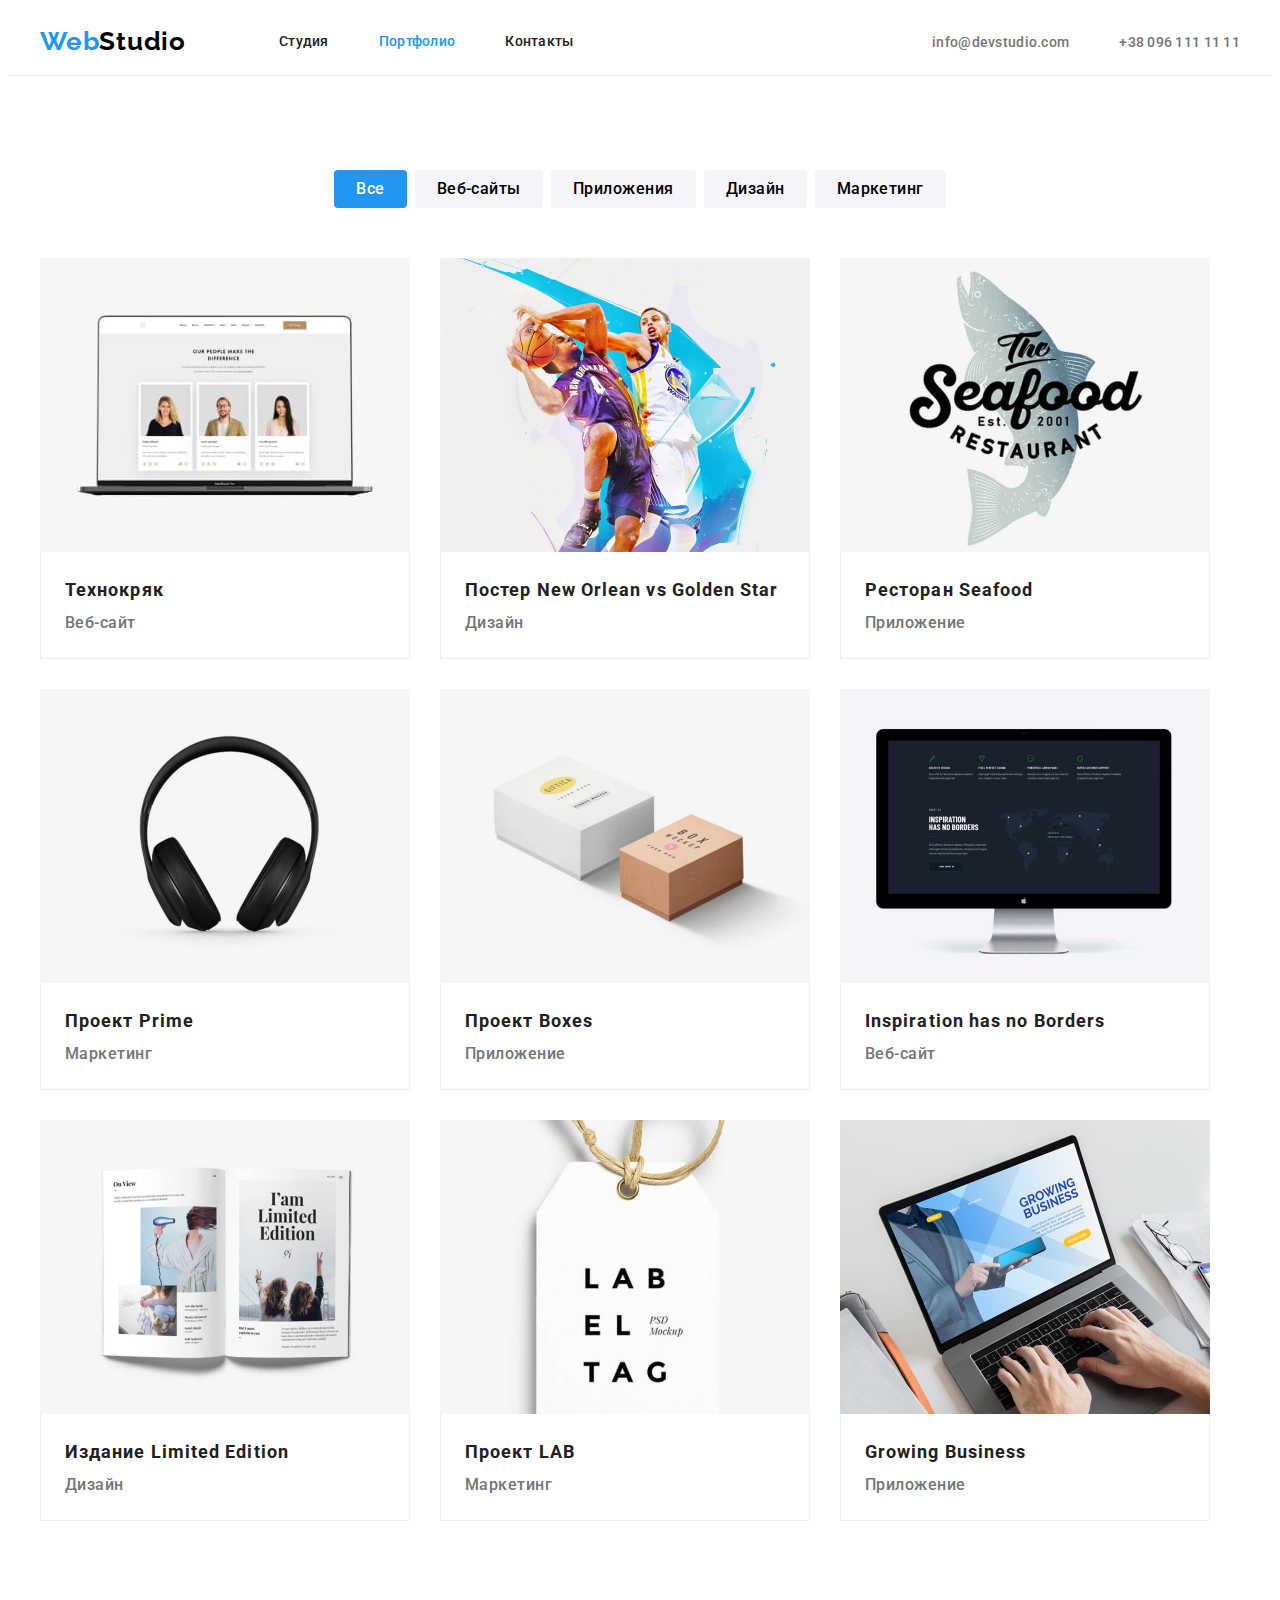
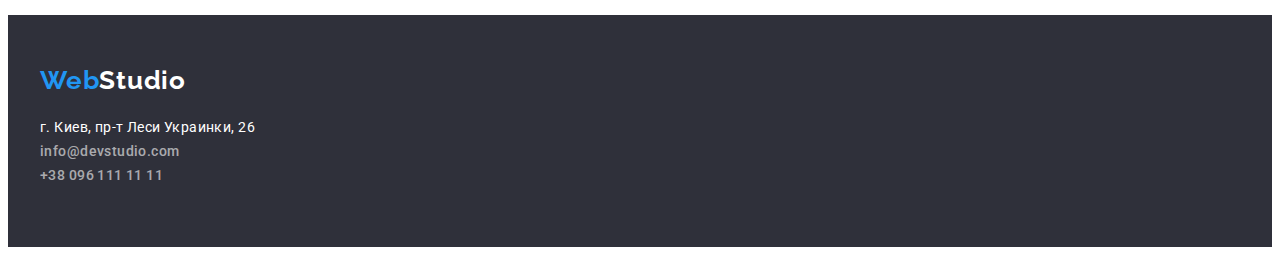
==== portfolio.html @ 27709a2a "copy hw03" ====
<!DOCTYPE html>
<html lang="ru">
  <head>
    <meta charset="UTF-8" />
    <meta name="viewport" content="width=device-width, initial-scale=1.0" />
    <link rel="preconnect" href="https://fonts.googleapis.com" />
    <link rel="preconnect" href="https://fonts.gstatic.com" crossorigin />
    <link
      href="https://fonts.googleapis.com/css2?family=Montserrat:wght@400;700&family=Raleway:wght@700&family=Roboto:wght@400;500;700;900&display=swap"
      rel="stylesheet"
    />
    <title>Web Studio Portfolio</title>
    <link
      rel="stylesheet"
      href="https://cdnjs.cloudflare.com/ajax/libs/modern-normalize/1.1.0/modern-normalize.min.css"
      integrity="sha512-wpPYUAdjBVSE4KJnH1VR1HeZfpl1ub8YT/NKx4PuQ5NmX2tKuGu6U/JRp5y+Y8XG2tV+wKQpNHVUX03MfMFn9Q=="
      crossorigin="anonymous"
      referrerpolicy="no-referrer"
    />
    <link rel="stylesheet" href="./css/styles.css" />
  </head>
  <body>
    <header class="header">
      <div class="container header-flex">
        <a href="./index.html" class="company-logo"
          >Web<span class="secondary-color">Studio</span></a
        >
        <nav class="nav">
          <ul class="nav-list list">
            <li class="nav-list-item">
              <a href="./index.html" class="link">Студия</a>
            </li>
            <li class="nav-list-item">
              <a href="./portfolio.html" class="link current">Портфолио</a>
            </li>
            <li class="nav-list-item"><a href="/" class="link">Контакты</a></li>
          </ul>
        </nav>
        <ul class="contact-list list">
          <li class="contact-list-item">
            <a href="mailto:info@devstudio.com" class="link"
              >info@devstudio.com</a
            >
          </li>
          <li class="contact-list-item">
            <a href="tel:+380961111111" class="link">+38 096 111 11 11</a>
          </li>
        </ul>
      </div>
    </header>
    <main>
      <section class="portfolio section">
        <h1 class="visually-hidden">Портфолио</h1>
        <div class="container">
          <ul class="filter-list list">
            <li class="filter-item">
              <button class="filter-btn current-btn" type="button">Все</button>
            </li>
            <li class="filter-item">
              <button class="filter-btn" type="button">Веб-сайты</button>
            </li>
            <li class="filter-item">
              <button class="filter-btn" type="button">Приложения</button>
            </li>
            <li class="filter-item">
              <button class="filter-btn" type="button">Дизайн</button>
            </li>
            <li class="filter-item">
              <button class="filter-btn" type="button">Маркетинг</button>
            </li>
          </ul>
        </div>
        <div class="container">
          <ul class="portfolio-list list">
            <li class="portfolio-item">
              <a href="" class="link"
                ><img
                  src="./images/macbook.jpg"
                  alt="открытый макбук про"
                  width="370"
                />
                <div class="portfolio-container">
                  <h2 class="portfolio-item-header">Технокряк</h2>
                  <p class="portfolio-text">Веб-сайт</p>
                </div>
              </a>
            </li>
            <li class="portfolio-item">
              <a href="" class="link"
                ><img
                  src="./images/poster_new_orlean.jpg"
                  alt="Постер клуба Новый орлеан"
                  width="370"
                />
                <div class="portfolio-container">
                  <h2 class="portfolio-item-header">
                    Постер <span lang="en">New Orlean vs Golden Star</span>
                  </h2>
                  <p class="portfolio-text">Дизайн</p>
                </div></a
              >
            </li>
            <li class="portfolio-item">
              <a href="" class="link"
                ><img
                  src="./images/seafood_logo.jpg"
                  alt="Лого ресторана Морской еды"
                  width="370"
                />
                <div class="portfolio-container">
                  <h2 class="portfolio-item-header">
                    Ресторан <span lang="en">Seafood</span>
                  </h2>
                  <p class="portfolio-text">Приложение</p>
                </div></a
              >
            </li>
            <li class="portfolio-item">
              <a href="" class="link"
                ><img
                  src="./images/headphones.jpg"
                  alt="Наушники на белом фоне"
                  width="370"
                />
                <div class="portfolio-container">
                  <h2 class="portfolio-item-header">
                    Проект <span lang="en">Prime</span>
                  </h2>
                  <p class="portfolio-text">Маркетинг</p>
                </div></a
              >
            </li>
            <li class="portfolio-item">
              <a href="" class="link"
                ><img
                  src="./images/boxes.jpg"
                  alt="Белая и крафтовая коробка на белом фоне"
                  width="370"
                />
                <div class="portfolio-container">
                  <h2 class="portfolio-item-header">
                    Проект <span lang="en">Boxes</span>
                  </h2>
                  <p class="portfolio-text">Приложение</p>
                </div></a
              >
            </li>
            <li class="portfolio-item">
              <a href="" class="link"
                ><img
                  src="./images/imac.jpg"
                  alt="Пример сайта на мониторе аймака"
                  width="370"
                />
                <div class="portfolio-container">
                  <h2 class="portfolio-item-header">
                    <span lang="en">Inspiration has no Borders</span>
                  </h2>
                  <p class="portfolio-text">Веб-сайт</p>
                </div></a
              >
            </li>
            <li class="portfolio-item">
              <a href="" class="link"
                ><img
                  src="./images/magazine.jpg"
                  alt="Открытый журнал с примером статьи"
                  width="370"
                />
                <div class="portfolio-container">
                  <h2 class="portfolio-item-header">
                    Издание <span lang="en">Limited Edition</span>
                  </h2>
                  <p class="portfolio-text">Дизайн</p>
                </div></a
              >
            </li>
            <li class="portfolio-item">
              <a href="" class="link"
                ><img
                  src="./images/labeltag.jpg"
                  alt="Тег с логотипом"
                  width="370"
                />
                <div class="portfolio-container">
                  <h2 class="portfolio-item-header">
                    Проект <span lang="en">LAB</span>
                  </h2>
                  <p class="portfolio-text">Маркетинг</p>
                </div></a
              >
            </li>
            <li class="portfolio-item">
              <a href="" class="link"
                ><img
                  src="./images/hands_on_macbook.jpg"
                  alt="Сайт приложения на мониторе ноутбука"
                  width="370"
                />
                <div class="portfolio-container">
                  <h2 class="portfolio-item-header">
                    <span lang="en">Growing Business</span>
                  </h2>
                  <p class="portfolio-text">Приложение</p>
                </div></a
              >
            </li>
          </ul>
        </div>
      </section>
    </main>
    <footer class="footer">
      <div class="container">
        <a href="./index.html" class="company-logo"
          >Web<span class="secondary-color">Studio</span></a
        >
        <address class="address">
          <p>г. Киев, пр-т Леси Украинки, 26</p>
          <ul class="address-list list">
            <li class="address-item link">
              <a href="mailto:info@devstudio.com" class="link"
                >info@devstudio.com</a
              >
            </li>
            <li class="address-item link">
              <a href="tel:+380961111111" class="link">+38 096 111 11 11</a>
            </li>
          </ul>
        </address>
      </div>
    </footer>
  </body>
</html>
---- css/styles.css ----
:root {
  --main-text-color: #757575;
  --header-color: #212121;
  --accent-color: #2196f3;
  --logo-color: #2196f3;
  --header-secondary-logo-color: #000000;
  --footer-secondary-logo-color: #ffffff;
  --footer-contact-color: rgba(255, 255, 255, 0.6);
  --middle-bg-color: #f5f4fa;
  --dark-bg-color: #2f303a;
  --body-bg-color: #ffffff;
  --btn-text-accent-color: #ffffff;
}

body {
  font-family: 'Roboto', sans-serif;
  background-color: var(--body-bg-color);
  color: var(--main-text-color);
}

.visually-hidden {
  position: absolute;
  white-space: nowrap;
  width: 1px;
  height: 1px;
  overflow: hidden;
  border: 0;
  padding: 0;
  clip: rect(0 0 0 0);
  clip-path: inset(50%);
  margin: -1px;
}

.list {
  list-style: none;
}

.link {
  text-decoration: none;
}

h1,
h2,
h3,
p {
  margin: 0;
}

ul {
  margin: 0;
  padding-left: 0;
}

.container {
  width: 1200px;
  padding-left: 15px;
  padding-right: 15px;
  margin: 0 auto;
}

.section {
  padding-top: 94px;
  padding-bottom: 94px;
}

img {
  display: block;
  max-width: 100%;
  height: auto;
}

/* ---------------- HEADER ---------------- */
.header {
  border: 1px #ececec;
  border-bottom-style: solid;
}

.company-logo {
  font-family: 'Raleway', sans-serif;
  font-weight: 700;
  font-size: 26px;
  line-height: 1.19;
  letter-spacing: 0.03em;
  text-decoration: none;
  color: var(--logo-color);
}

header .company-logo .secondary-color {
  color: var(--header-secondary-logo-color);
}

.nav-list-item .link {
  padding-top: 24px;
  padding-bottom: 24px;
  display: block;
}

.header-flex,
.nav-list,
.contact-list {
  display: flex;
}

.header-flex {
  align-items: center;
}

.nav-list {
  margin-left: 93px;
}

.contact-list {
  margin-left: auto;
}

.nav-list-item {
  display: block;
}

.nav-list-item+.nav-list-item,
.contact-list-item+.contact-list-item {
  margin-left: 50px;
}

.link,
.link:visited {
  font-weight: 500;
  font-size: 14px;
  line-height: 1.33;
  letter-spacing: 0.02em;
  color: var(--header-color);
}

.contact-list-item .link {
  font-weight: 500;
  font-size: 14px;
  line-height: 1.33;
  letter-spacing: 0.02em;
  color: var(--main-text-color);
}

.link:hover,
.link:focus {
  color: var(--accent-color);
}

.link.current {
  color: var(--accent-color);
}

/* ---------------- HERO ---------------- */
.hero {
  padding: 200px 0px;
  background-color: var(--dark-bg-color);
}

.hero-title {
  max-width: 700px;
  font-weight: 900;
  font-size: 44px;
  line-height: 1.36;
  text-align: center;
  letter-spacing: 0.06em;
  text-transform: uppercase;
  color: #ffffff;
  margin: 0 auto;
  margin-bottom: 30px;
}

.hero-btn {
  min-width: 200px;
  font-family: inherit;
  font-weight: 700;
  font-size: 16px;
  line-height: 1.88;
  align-items: center;
  text-align: center;
  border: none;
  border-radius: 4px;
  letter-spacing: 0.06em;
  color: var(--btn-text-accent-color);
  cursor: pointer;
  background-color: var(--accent-color);
  display: block;
  margin: 0 auto;
  padding: 10px 24px;
}

.hero-btn:hover,
.hero-btn:focus {
  color: #188ce8;
}

/* ---------------- FEATURES ---------------- */
.features-list {
  display: flex;
}

.features-item {
  width: calc((100% - 90px) / 4);
  margin-right: 30px;
}

.features-item:last-child {
  margin-right: 0;
}

.features-title {
  font-weight: 700;
  font-size: 14px;
  line-height: 1.43;
  letter-spacing: 0.03em;
  text-transform: uppercase;
  color: var(--header-color);
  margin-bottom: 10px;
}

.features-text {
  font-weight: 400;
  font-size: 14px;
  line-height: 1.71;
  letter-spacing: 0.03em;
}

/* ---------------- GALLERY ---------------- */
.gallery-title {
  font-weight: 700;
  font-size: 36px;
  line-height: 1.17;
  text-align: center;
  letter-spacing: 0.03em;
  color: var(--header-color);
  margin-bottom: 50px;
}

.gallery-list {
  display: flex;
  margin: -15px;
  justify-content: center;
}

.gallery-item {
  margin: 15px;
}

/* ---------------- TEAM ---------------- */
.team {
  background-color: var(--middle-bg-color);
}

.team-main-title {
  font-weight: 700;
  font-size: 36px;
  line-height: 1.17;
  text-align: center;
  letter-spacing: 0.03em;
  color: var(--header-color);
  margin-bottom: 50px;
}

.team-list {
  display: flex;
  justify-content: center;
}

.team-item:not(:last-child) {
  margin-right: 30px;
}

.team-container {
  padding: 30px 0px;
}

.team-title {
  font-weight: 500;
  font-size: 16px;
  line-height: 1.19;
  text-align: center;
  letter-spacing: 0.03em;
  color: var(--header-color);
  margin-bottom: 10px;
}

.team-text {
  font-size: 16px;
  line-height: 1.19;
  text-align: center;
  letter-spacing: 0.03em;
}

.team-item {
  max-width: 270px;
  background-color: var(--body-bg-color);
  box-shadow: 0px 1px 3px rgba(0, 0, 0, 0.12), 0px 1px 1px rgba(0, 0, 0, 0.14),
    0px 2px 1px rgba(0, 0, 0, 0.2);
  border-radius: 0px 0px 4px 4px;
}

/* ---------------- FOOTER ---------------- */
.footer {
  background-color: var(--dark-bg-color);
  padding: 50px 0px;
}

.footer .container .company-logo {
  margin-bottom: 20px;
  display: inline-block;
}

.company-logo .secondary-color {
  display: inline-block;
  color: var(--footer-secondary-logo-color);
}

.address,
.adress-item:not(:last-child) {
  margin-bottom: 9px;
}

.address,
.address a:link {
  font-style: normal;
  font-size: 14px;
  line-height: 1.71;
  letter-spacing: 0.03em;
  color: #ffffff;
}

.address .link:link {
  color: var(--footer-contact-color);
}

.address .link:hover,
.address .link:focus {
  color: var(--accent-color);
}

/* ---------------- PORTFOLIO PAGE---------------- */
.filter-list {
  display: flex;
  justify-content: center;
  padding-bottom: 50px;
}

.filter-item {
  display: block;
}

.filter-item:not(:last-child) {
  margin-right: 8px;
}

.filter-btn {
  font-family: inherit;
  font-weight: 500;
  font-size: 16px;
  line-height: 1.62;
  text-align: center;
  letter-spacing: 0.03em;
  cursor: pointer;
  background-color: var(--middle-bg-color);
  border: none;
  border-radius: 4px;
  padding: 6px 22px;
}

.filter-btn:hover,
.filter-btn:focus {
  background-color: var(--accent-color);
  color: var(--btn-text-accent-color);
}

.current-btn {
  background-color: var(--accent-color);
  color: var(--btn-text-accent-color);
}

.portfolio-item-header {
  font-weight: 700;
  font-size: 18px;
  line-height: 2;
  letter-spacing: 0.06em;
  color: var(--header-color);
}

.portfolio-list {
  display: flex;
  flex-wrap: wrap;
}

.portfolio-item {
  width: 370px;

  margin-right: 30px;
  margin-bottom: 30px;
}

.portfolio-item:nth-child(3n) {
  margin-right: 0;
}

.portfolio-item:nth-last-child(-n + 3) {
  margin-bottom: 0;
}

.portfolio-text {
  font-size: 16px;
  line-height: 1.88;
  letter-spacing: 0.03em;
}

.portfolio-item .link:visited {
  color: var(--main-text-color);
}

.portfolio-container {
  border: 1px solid #eeeeee;
  border-top-style: none;
  padding: 20px 24px;
}
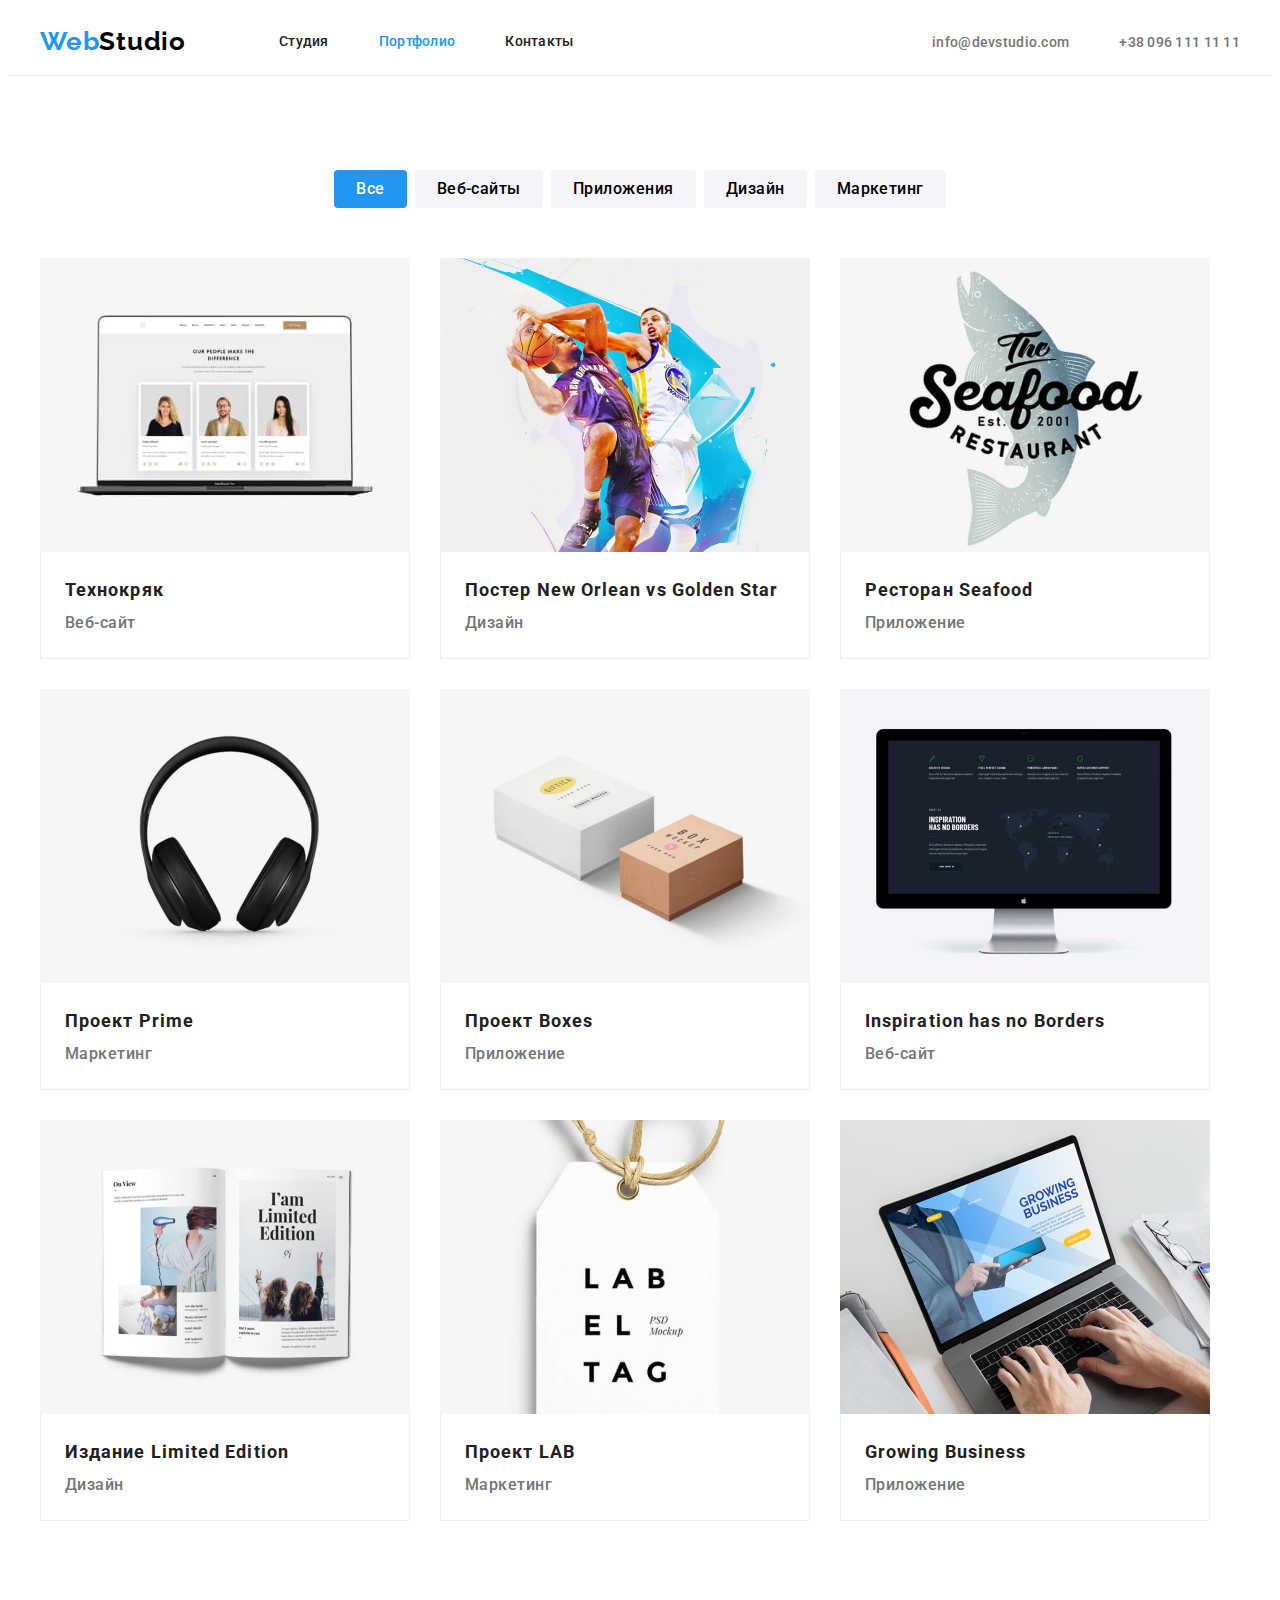
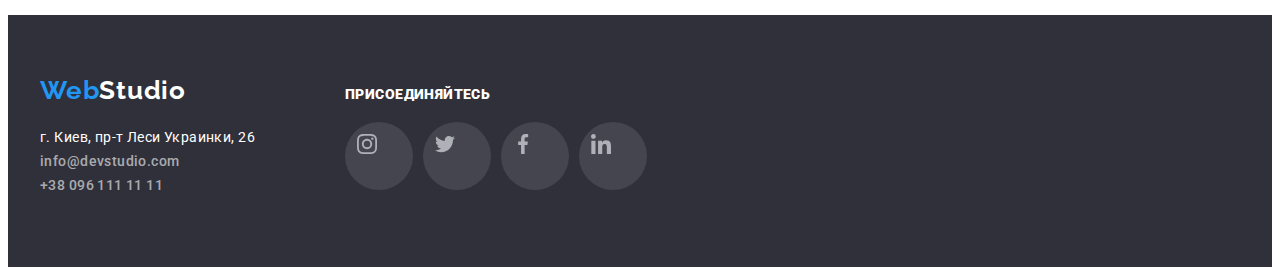
==== commit 6a3a347b: "copy footer to portfolio page" ====
--- a/portfolio.html
+++ b/portfolio.html
@@ -211,22 +211,57 @@
     </main>
     <footer class="footer">
       <div class="container">
-        <a href="./index.html" class="company-logo"
-          >Web<span class="secondary-color">Studio</span></a
-        >
-        <address class="address">
-          <p>г. Киев, пр-т Леси Украинки, 26</p>
-          <ul class="address-list list">
-            <li class="address-item link">
-              <a href="mailto:info@devstudio.com" class="link"
-                >info@devstudio.com</a
-              >
-            </li>
-            <li class="address-item link">
-              <a href="tel:+380961111111" class="link">+38 096 111 11 11</a>
-            </li>
-          </ul>
-        </address>
+        <div class="footer-flex-box">
+          <a href="./index.html" class="company-logo"
+            >Web<span class="secondary-color">Studio</span></a
+          >
+          <address class="address">
+            <p>г. Киев, пр-т Леси Украинки, 26</p>
+            <ul class="address-list list">
+              <li class="address-item link">
+                <a href="mailto:info@devstudio.com" class="link"
+                  >info@devstudio.com</a
+                >
+              </li>
+              <li class="address-item link">
+                <a href="tel:+380961111111" class="link">+38 096 111 11 11</a>
+              </li>
+            </ul>
+          </address>
+        </div>
+        <div class="connect">
+          <p class="footer-connect-header"><strong>Присоединяйтесь</strong></p>
+          <ul class="social-list list">
+            <li class="social-list-item">
+              <a href="/"
+                ><svg class="social-trumb">
+                  <use href="./images/icons.svg#icon-instagram"></use>
+                </svg>
+              </a>
+            </li>
+            <li class="social-list-item">
+              <a href="/"
+                ><svg class="social-trumb">
+                  <use href="./images/icons.svg#icon-twitter"></use>
+                </svg>
+              </a>
+            </li>
+            <li class="social-list-item">
+              <a href="/"
+                ><svg class="social-trumb">
+                  <use href="./images/icons.svg#icon-facebook"></use>
+                </svg>
+              </a>
+            </li>
+            <li class="social-list-item">
+              <a href="/"
+                ><svg class="social-trumb">
+                  <use href="./images/icons.svg#icon-linkedin"></use>
+                </svg>
+              </a>
+            </li>
+          </ul>
+        </div>
       </div>
     </footer>
   </body>
--- a/css/styles.css
+++ b/css/styles.css
@@ -10,6 +10,8 @@
   --dark-bg-color: #2f303a;
   --body-bg-color: #ffffff;
   --btn-text-accent-color: #ffffff;
+  --icon-cont-bg: #F5F4FA;
+  --thumb-color: #AFB1B8;
 }
 
 body {
@@ -139,19 +141,53 @@
   color: var(--main-text-color);
 }
 
+.contact-icon-envelope {
+  width: 16px;
+  height: 12px;
+  fill: var(--main-text-color);
+  margin-right: 10px;
+  vertical-align: middle;
+}
+
+.contact-icon-tel {
+  width: 10px;
+  height: 16px;
+  fill: var(--main-text-color);
+  margin-right: 10px;
+  vertical-align: middle;
+}
+
 .link:hover,
 .link:focus {
   color: var(--accent-color);
 }
 
+.link:hover .icon-hover,
+.link:focus .icon-hover {
+  fill: var(--accent-color);
+}
+
 .link.current {
   color: var(--accent-color);
 }
+
+
 
 /* ---------------- HERO ---------------- */
 .hero {
   padding: 200px 0px;
-  background-color: var(--dark-bg-color);
+  /* background-color: var(--dark-bg-color); */
+}
+
+.hero-img {
+  background-image: linear-gradient(to right,
+      rgba(47, 48, 58, 0.4),
+      rgba(47, 48, 58, 0.4)),
+    url(../images/hero-bg-img.jpg);
+  max-width: 1600px;
+  height: 600px;
+  margin-left: auto;
+  margin-right: auto;
 }
 
 .hero-title {
@@ -205,6 +241,21 @@
   margin-right: 0;
 }
 
+.icon-container {
+  height: 120;
+  background: var(--icon-cont-bg);
+  border-radius: 4px;
+  margin-bottom: 30px;
+  padding: 25px 100px;
+}
+
+.features-icon {
+  width: 70px;
+  height: 70px;
+}
+
+
+
 .features-title {
   font-weight: 700;
   font-size: 14px;
@@ -286,6 +337,7 @@
   line-height: 1.19;
   text-align: center;
   letter-spacing: 0.03em;
+  margin-bottom: 16px;
 }
 
 .team-item {
@@ -294,12 +346,83 @@
   box-shadow: 0px 1px 3px rgba(0, 0, 0, 0.12), 0px 1px 1px rgba(0, 0, 0, 0.14),
     0px 2px 1px rgba(0, 0, 0, 0.2);
   border-radius: 0px 0px 4px 4px;
+
+}
+
+.social-list {
+  display: flex;
+  justify-content: center;
+}
+
+.social-list-item {
+  width: 44px;
+  height: 44px;
+  margin-right: 10px;
+  padding: 12px;
+  border-radius: 50%;
+}
+
+.social-trumb {
+  width: 20px;
+  height: 20px;
+  fill: var(--thumb-color);
+}
+
+.connect .social-list-item {
+  background: rgba(255, 255, 255, 0.1);
+}
+
+.social-list-item:hover,
+.social-list-item:focus {
+  background-color: #2196F3;
+}
+
+.social-list-item:hover .social-trumb {
+  fill: var(--btn-text-accent-color);
+}
+
+/* ---------------- CLIENTS ---------------- */
+.clients-title {
+  font-style: normal;
+  font-weight: 700;
+  font-size: 36px;
+  line-height: 42px;
+  text-align: center;
+  letter-spacing: 0.03em;
+  color: var(--header-color);
+  margin-bottom: 50px;
+}
+
+.clients-list {
+  display: flex;
+}
+
+.clients-tumb-container {
+  border: 1px solid var(--thumb-color);
+  border-radius: 4px;
+  padding: 15px 31px;
+  margin-right: 30px;
+}
+
+.clients-trumb {
+  fill: var(--thumb-color);
+  width: 106px;
+  height: 56px;
+}
+
+.clients-tumb-container:hover {
+  border: 1px solid var(--accent-color);
+}
+
+.clients-tumb-container:hover .clients-trumb {
+  fill: var(--accent-color);
 }
 
 /* ---------------- FOOTER ---------------- */
 .footer {
   background-color: var(--dark-bg-color);
-  padding: 50px 0px;
+  padding: 60px 0px;
+  display: flex;
 }
 
 .footer .container .company-logo {
@@ -312,6 +435,13 @@
   color: var(--footer-secondary-logo-color);
 }
 
+.footer-flex-box {
+  width: 231px;
+  display: inline-flex;
+  flex-direction: column;
+  margin-right: 70px;
+}
+
 .address,
 .adress-item:not(:last-child) {
   margin-bottom: 9px;
@@ -319,6 +449,7 @@
 
 .address,
 .address a:link {
+  display: inline-block;
   font-style: normal;
   font-size: 14px;
   line-height: 1.71;
@@ -333,6 +464,22 @@
 .address .link:hover,
 .address .link:focus {
   color: var(--accent-color);
+}
+
+.connect {
+  display: inline-flex;
+  flex-direction: column;
+}
+
+.footer-connect-header {
+  font-weight: 700;
+  font-size: 14px;
+  line-height: 16px;
+  letter-spacing: 0.03em;
+  text-transform: uppercase;
+
+  color: var(--btn-text-accent-color);
+  margin-bottom: 20px;
 }
 
 /* ---------------- PORTFOLIO PAGE---------------- */
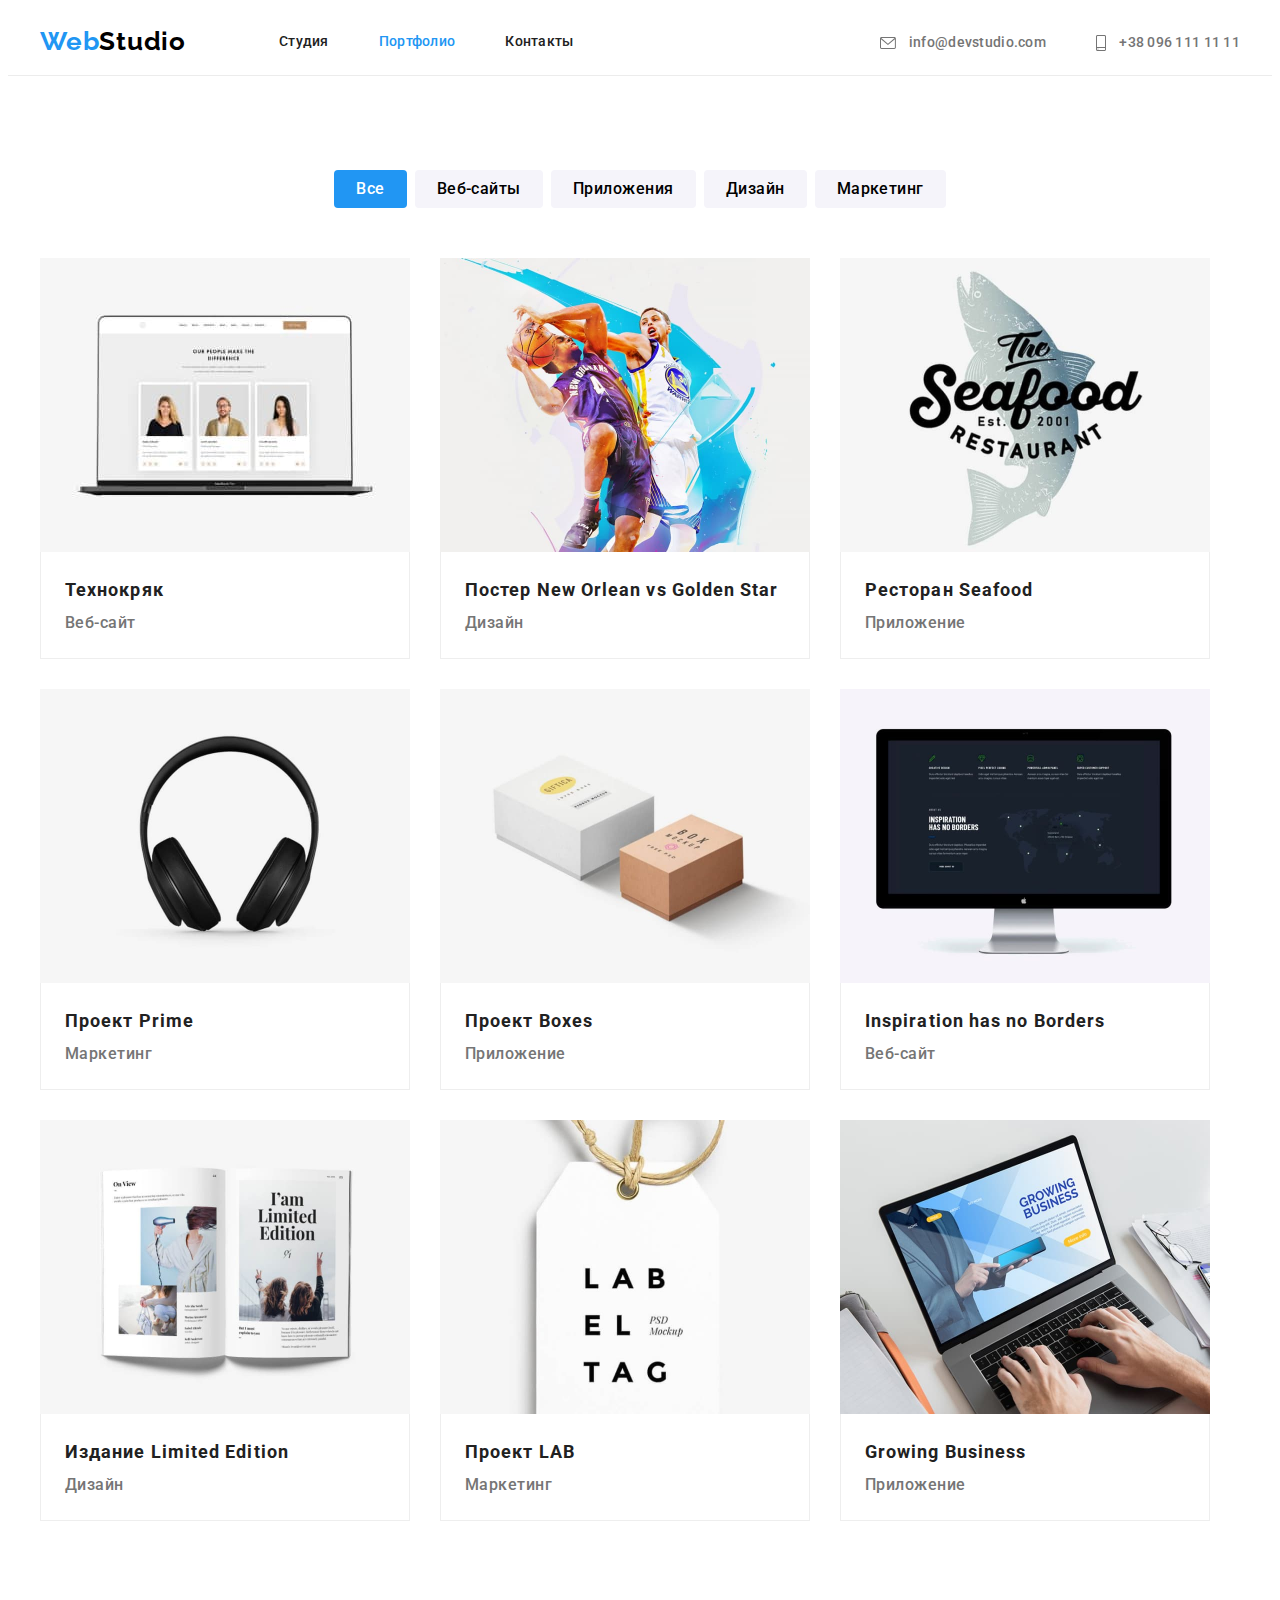
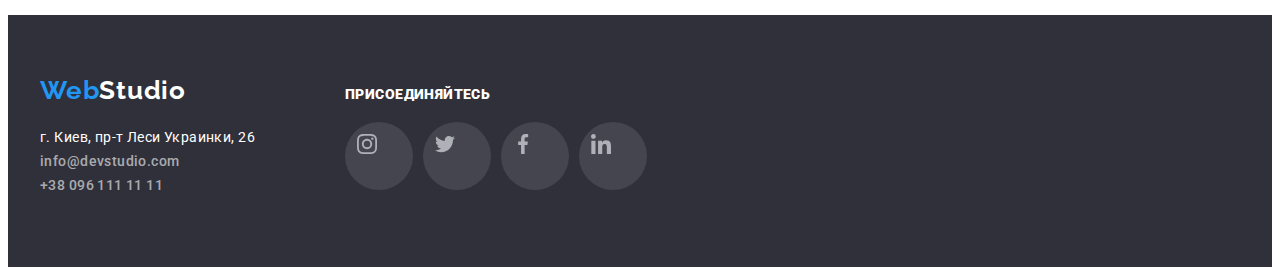
==== commit f3a40497: "add shadow effect" ====
--- a/portfolio.html
+++ b/portfolio.html
@@ -39,11 +39,19 @@
         <ul class="contact-list list">
           <li class="contact-list-item">
             <a href="mailto:info@devstudio.com" class="link"
-              >info@devstudio.com</a
+              ><svg class="contact-icon-envelope icon-hover">
+                <use href="./images/icons.svg#icon-envelope"></use>
+              </svg>
+              info@devstudio.com</a
             >
           </li>
           <li class="contact-list-item">
-            <a href="tel:+380961111111" class="link">+38 096 111 11 11</a>
+            <a href="tel:+380961111111" class="link"
+              ><svg class="contact-icon-tel icon-hover">
+                <use href="./images/icons.svg#icon-smartphone"></use>
+              </svg>
+              +38 096 111 11 11</a
+            >
           </li>
         </ul>
       </div>
--- a/css/styles.css
+++ b/css/styles.css
@@ -372,12 +372,12 @@
   background: rgba(255, 255, 255, 0.1);
 }
 
-.social-list-item:hover,
-.social-list-item:focus {
+.social-list-item:hover {
   background-color: #2196F3;
 }
 
-.social-list-item:hover .social-trumb {
+.social-list-item:hover .social-trumb,
+.social-list-item:focus .social-trumb {
   fill: var(--btn-text-accent-color);
 }
 
@@ -410,11 +410,13 @@
   height: 56px;
 }
 
-.clients-tumb-container:hover {
+.clients-tumb-container:hover,
+.clients-tumb-container:focus {
   border: 1px solid var(--accent-color);
 }
 
-.clients-tumb-container:hover .clients-trumb {
+.clients-tumb-container:hover .clients-trumb,
+.clients-tumb-container:focus .clients-trumb {
   fill: var(--accent-color);
 }
 
@@ -497,6 +499,7 @@
   margin-right: 8px;
 }
 
+
 .filter-btn {
   font-family: inherit;
   font-weight: 500;
@@ -515,6 +518,8 @@
 .filter-btn:focus {
   background-color: var(--accent-color);
   color: var(--btn-text-accent-color);
+  box-shadow: 0px 3px 1px rgba(0, 0, 0, 0.1), 0px 1px 2px rgba(0, 0, 0, 0.08), 0px 2px 2px rgba(0, 0, 0, 0.12);
+  border-radius: 4px;
 }
 
 .current-btn {
@@ -548,6 +553,11 @@
 
 .portfolio-item:nth-last-child(-n + 3) {
   margin-bottom: 0;
+}
+
+.portfolio-item:hover,
+.portfolio-item:focus {
+  box-shadow: 0px 1px 1px rgba(0, 0, 0, 0.12), 0px 4px 4px rgba(0, 0, 0, 0.06), 1px 4px 6px rgba(0, 0, 0, 0.16);
 }
 
 .portfolio-text {
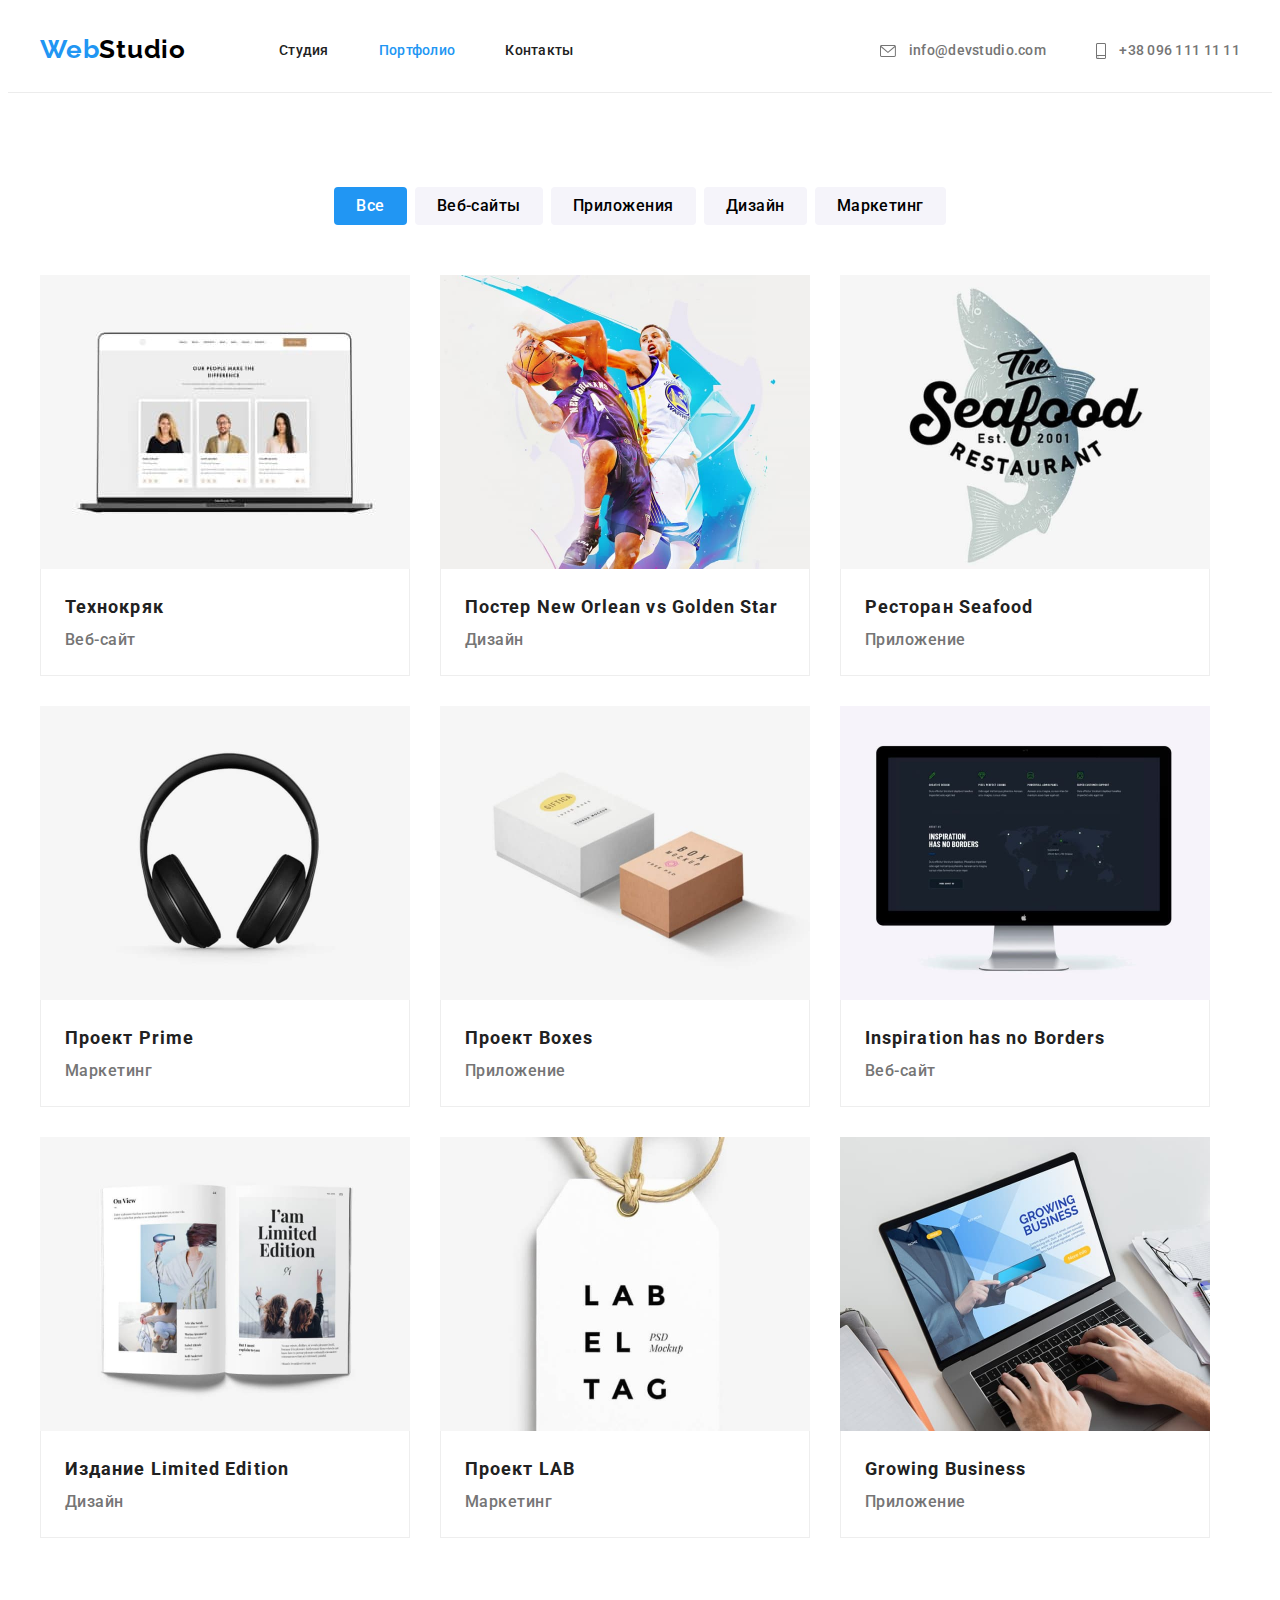
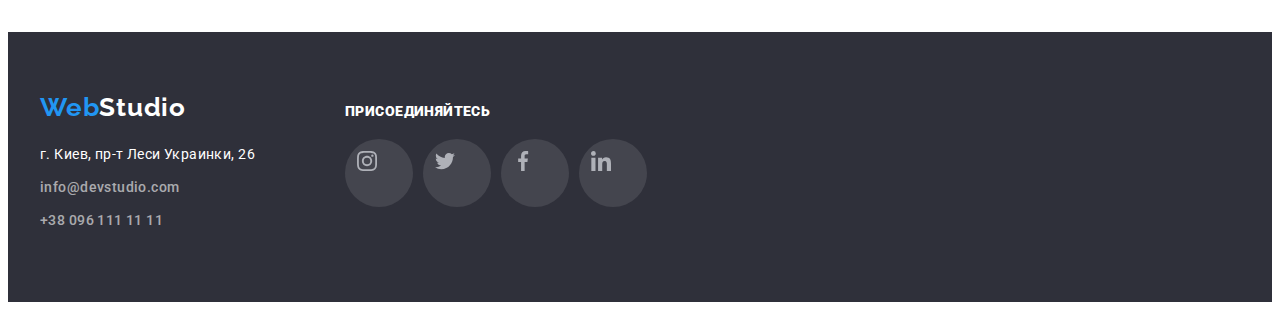
==== commit 736f33e7: "fix hw03 errors" ====
--- a/portfolio.html
+++ b/portfolio.html
@@ -77,8 +77,6 @@
               <button class="filter-btn" type="button">Маркетинг</button>
             </li>
           </ul>
-        </div>
-        <div class="container">
           <ul class="portfolio-list list">
             <li class="portfolio-item">
               <a href="" class="link"
@@ -224,7 +222,7 @@
             >Web<span class="secondary-color">Studio</span></a
           >
           <address class="address">
-            <p>г. Киев, пр-т Леси Украинки, 26</p>
+            <p class="address-text">г. Киев, пр-т Леси Украинки, 26</p>
             <ul class="address-list list">
               <li class="address-item link">
                 <a href="mailto:info@devstudio.com" class="link"
--- a/css/styles.css
+++ b/css/styles.css
@@ -97,6 +97,11 @@
   display: block;
 }
 
+.contact-list-item {
+  padding-top: 32px;
+  padding-bottom: 32px;
+}
+
 .header-flex,
 .nav-list,
 .contact-list {
@@ -224,7 +229,7 @@
 
 .hero-btn:hover,
 .hero-btn:focus {
-  color: #188ce8;
+  background-color: #188ce8;
 }
 
 /* ---------------- FEATURES ---------------- */
@@ -274,6 +279,10 @@
 }
 
 /* ---------------- GALLERY ---------------- */
+.gallery.section {
+  padding-top: 0;
+}
+
 .gallery-title {
   font-weight: 700;
   font-size: 36px;
@@ -473,6 +482,14 @@
   flex-direction: column;
 }
 
+.address-text {
+  margin-bottom: 9px;
+}
+
+.address-item:not(:last-child) {
+  margin-bottom: 9px;
+}
+
 .footer-connect-header {
   font-weight: 700;
   font-size: 14px;
@@ -488,7 +505,7 @@
 .filter-list {
   display: flex;
   justify-content: center;
-  padding-bottom: 50px;
+  margin-bottom: 50px;
 }
 
 .filter-item {
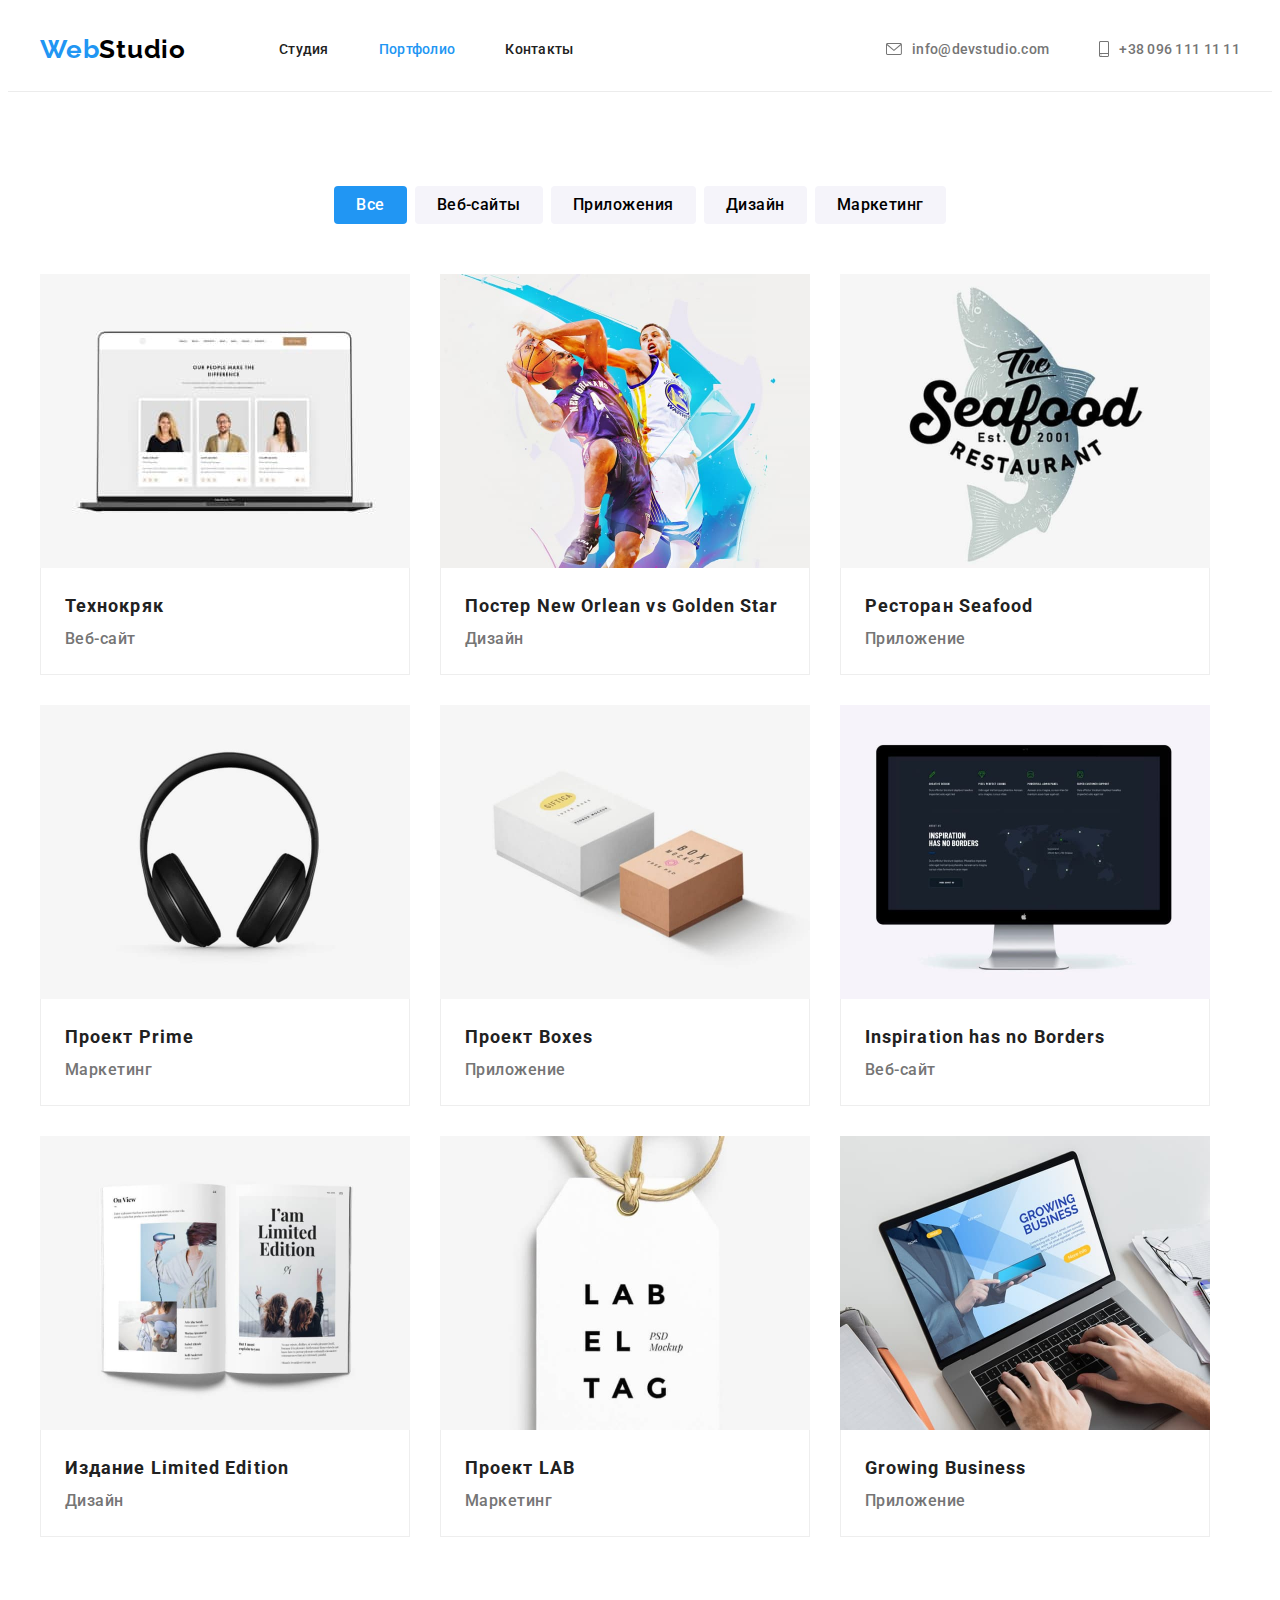
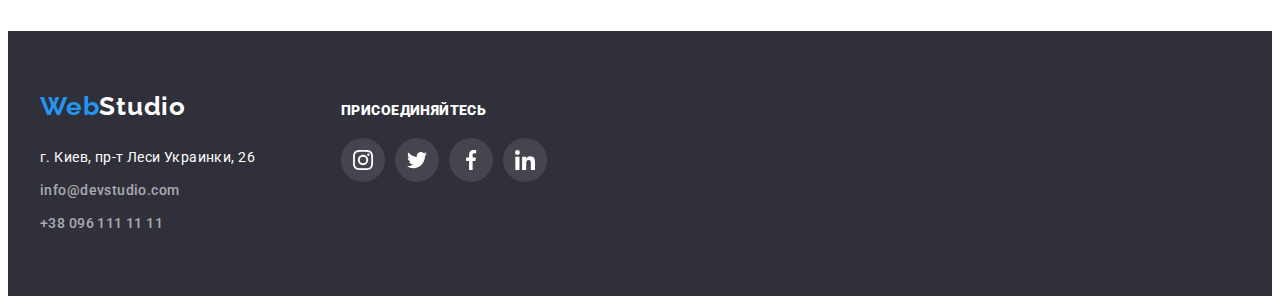
==== commit 63c3a81e: "fix footer" ====
--- a/portfolio.html
+++ b/portfolio.html
@@ -216,7 +216,7 @@
       </section>
     </main>
     <footer class="footer">
-      <div class="container">
+      <div class="container footer-flex">
         <div class="footer-flex-box">
           <a href="./index.html" class="company-logo"
             >Web<span class="secondary-color">Studio</span></a
@@ -239,28 +239,28 @@
           <p class="footer-connect-header"><strong>Присоединяйтесь</strong></p>
           <ul class="social-list list">
             <li class="social-list-item">
-              <a href="/"
+              <a href="/" class="social-link"
                 ><svg class="social-trumb">
                   <use href="./images/icons.svg#icon-instagram"></use>
                 </svg>
               </a>
             </li>
             <li class="social-list-item">
-              <a href="/"
+              <a href="/" class="social-link"
                 ><svg class="social-trumb">
                   <use href="./images/icons.svg#icon-twitter"></use>
                 </svg>
               </a>
             </li>
             <li class="social-list-item">
-              <a href="/"
+              <a href="/" class="social-link"
                 ><svg class="social-trumb">
                   <use href="./images/icons.svg#icon-facebook"></use>
                 </svg>
               </a>
             </li>
             <li class="social-list-item">
-              <a href="/"
+              <a href="/" class="social-link"
                 ><svg class="social-trumb">
                   <use href="./images/icons.svg#icon-linkedin"></use>
                 </svg>
--- a/css/styles.css
+++ b/css/styles.css
@@ -10,8 +10,8 @@
   --dark-bg-color: #2f303a;
   --body-bg-color: #ffffff;
   --btn-text-accent-color: #ffffff;
-  --icon-cont-bg: #F5F4FA;
-  --thumb-color: #AFB1B8;
+  --icon-cont-bg: #f5f4fa;
+  --thumb-color: #afb1b8;
 }
 
 body {
@@ -85,6 +85,8 @@
   letter-spacing: 0.03em;
   text-decoration: none;
   color: var(--logo-color);
+  padding-top: 24px;
+  padding-bottom: 24px;
 }
 
 header .company-logo .secondary-color {
@@ -92,12 +94,12 @@
 }
 
 .nav-list-item .link {
-  padding-top: 24px;
-  padding-bottom: 24px;
+  padding-top: 32px;
+  padding-bottom: 32px;
   display: block;
 }
 
-.contact-list-item {
+.contact-list-item .link {
   padding-top: 32px;
   padding-bottom: 32px;
 }
@@ -124,8 +126,8 @@
   display: block;
 }
 
-.nav-list-item+.nav-list-item,
-.contact-list-item+.contact-list-item {
+.nav-list-item + .nav-list-item,
+.contact-list-item + .contact-list-item {
   margin-left: 50px;
 }
 
@@ -139,6 +141,8 @@
 }
 
 .contact-list-item .link {
+  display: flex;
+  align-items: center;
   font-weight: 500;
   font-size: 14px;
   line-height: 1.33;
@@ -151,7 +155,6 @@
   height: 12px;
   fill: var(--main-text-color);
   margin-right: 10px;
-  vertical-align: middle;
 }
 
 .contact-icon-tel {
@@ -159,7 +162,6 @@
   height: 16px;
   fill: var(--main-text-color);
   margin-right: 10px;
-  vertical-align: middle;
 }
 
 .link:hover,
@@ -175,8 +177,6 @@
 .link.current {
   color: var(--accent-color);
 }
-
-
 
 /* ---------------- HERO ---------------- */
 .hero {
@@ -185,9 +185,11 @@
 }
 
 .hero-img {
-  background-image: linear-gradient(to right,
+  background-image: linear-gradient(
+      to right,
       rgba(47, 48, 58, 0.4),
-      rgba(47, 48, 58, 0.4)),
+      rgba(47, 48, 58, 0.4)
+    ),
     url(../images/hero-bg-img.jpg);
   max-width: 1600px;
   height: 600px;
@@ -235,11 +237,11 @@
 /* ---------------- FEATURES ---------------- */
 .features-list {
   display: flex;
+  gap: 30px;
 }
 
 .features-item {
   width: calc((100% - 90px) / 4);
-  margin-right: 30px;
 }
 
 .features-item:last-child {
@@ -247,19 +249,19 @@
 }
 
 .icon-container {
-  height: 120;
+  height: 120px;
   background: var(--icon-cont-bg);
   border-radius: 4px;
   margin-bottom: 30px;
-  padding: 25px 100px;
+  display: flex;
+  justify-content: center;
+  align-items: center;
 }
 
 .features-icon {
   width: 70px;
   height: 70px;
 }
-
-
 
 .features-title {
   font-weight: 700;
@@ -355,7 +357,6 @@
   box-shadow: 0px 1px 3px rgba(0, 0, 0, 0.12), 0px 1px 1px rgba(0, 0, 0, 0.14),
     0px 2px 1px rgba(0, 0, 0, 0.2);
   border-radius: 0px 0px 4px 4px;
-
 }
 
 .social-list {
@@ -367,26 +368,42 @@
   width: 44px;
   height: 44px;
   margin-right: 10px;
-  padding: 12px;
+}
+
+.social-list-item:last-child {
+  margin-right: 0;
+}
+
+.social-link {
+  width: 100%;
+  height: 100%;
   border-radius: 50%;
+  display: flex;
+  align-items: center;
+  justify-content: center;
 }
 
 .social-trumb {
+  height: 20px;
   width: 20px;
-  height: 20px;
   fill: var(--thumb-color);
 }
 
-.connect .social-list-item {
+.connect .social-link {
   background: rgba(255, 255, 255, 0.1);
 }
 
-.social-list-item:hover {
-  background-color: #2196F3;
-}
-
-.social-list-item:hover .social-trumb,
-.social-list-item:focus .social-trumb {
+.social-list-item a {
+  line-height: 0;
+}
+
+.social-link:hover,
+.social-link:focus {
+  background-color: #2196f3;
+}
+
+.social-link:hover .social-trumb,
+.social-link:focus .social-trumb {
   fill: var(--btn-text-accent-color);
 }
 
@@ -404,28 +421,39 @@
 
 .clients-list {
   display: flex;
-}
-
-.clients-tumb-container {
+  gap: 30px;
+}
+
+.clients-list-item {
+  width: 170px;
+  height: 92px;
+}
+
+.clients-link {
+  display: flex;
+  justify-content: center;
+  align-items: center;
+  width: 100%;
+  height: 100%;
+  line-height: 0;
   border: 1px solid var(--thumb-color);
   border-radius: 4px;
-  padding: 15px 31px;
-  margin-right: 30px;
 }
 
 .clients-trumb {
   fill: var(--thumb-color);
   width: 106px;
-  height: 56px;
-}
-
-.clients-tumb-container:hover,
-.clients-tumb-container:focus {
+  height: 60px;
+}
+
+.clients-link:hover,
+.clients-link:focus {
   border: 1px solid var(--accent-color);
-}
-
-.clients-tumb-container:hover .clients-trumb,
-.clients-tumb-container:focus .clients-trumb {
+  border-radius: 4px;
+}
+
+.clients-link:hover .clients-trumb,
+.clients-link:focus .clients-trumb {
   fill: var(--accent-color);
 }
 
@@ -433,27 +461,28 @@
 .footer {
   background-color: var(--dark-bg-color);
   padding: 60px 0px;
-  display: flex;
 }
 
 .footer .container .company-logo {
-  margin-bottom: 20px;
   display: inline-block;
+  padding: 0;
+  margin-bottom: 24px;
 }
 
 .company-logo .secondary-color {
   display: inline-block;
   color: var(--footer-secondary-logo-color);
 }
+.footer-flex {
+  display: flex;
+  align-items: baseline;
+}
 
 .footer-flex-box {
   width: 231px;
-  display: inline-flex;
-  flex-direction: column;
   margin-right: 70px;
 }
 
-.address,
 .adress-item:not(:last-child) {
   margin-bottom: 9px;
 }
@@ -477,11 +506,6 @@
   color: var(--accent-color);
 }
 
-.connect {
-  display: inline-flex;
-  flex-direction: column;
-}
-
 .address-text {
   margin-bottom: 9px;
 }
@@ -500,6 +524,9 @@
   color: var(--btn-text-accent-color);
   margin-bottom: 20px;
 }
+.connect .social-trumb {
+  fill: #fff;
+}
 
 /* ---------------- PORTFOLIO PAGE---------------- */
 .filter-list {
@@ -515,7 +542,6 @@
 .filter-item:not(:last-child) {
   margin-right: 8px;
 }
-
 
 .filter-btn {
   font-family: inherit;
@@ -535,7 +561,8 @@
 .filter-btn:focus {
   background-color: var(--accent-color);
   color: var(--btn-text-accent-color);
-  box-shadow: 0px 3px 1px rgba(0, 0, 0, 0.1), 0px 1px 2px rgba(0, 0, 0, 0.08), 0px 2px 2px rgba(0, 0, 0, 0.12);
+  box-shadow: 0px 3px 1px rgba(0, 0, 0, 0.1), 0px 1px 2px rgba(0, 0, 0, 0.08),
+    0px 2px 2px rgba(0, 0, 0, 0.12);
   border-radius: 4px;
 }
 
@@ -571,10 +598,14 @@
 .portfolio-item:nth-last-child(-n + 3) {
   margin-bottom: 0;
 }
-
-.portfolio-item:hover,
-.portfolio-item:focus {
-  box-shadow: 0px 1px 1px rgba(0, 0, 0, 0.12), 0px 4px 4px rgba(0, 0, 0, 0.06), 1px 4px 6px rgba(0, 0, 0, 0.16);
+.portfolio-item a {
+  display: block;
+}
+
+.portfolio-item a:hover,
+.portfolio-item a:focus {
+  box-shadow: 0px 1px 1px rgba(0, 0, 0, 0.12), 0px 4px 4px rgba(0, 0, 0, 0.06),
+    1px 4px 6px rgba(0, 0, 0, 0.16);
 }
 
 .portfolio-text {
@@ -591,4 +622,4 @@
   border: 1px solid #eeeeee;
   border-top-style: none;
   padding: 20px 24px;
-}+}
